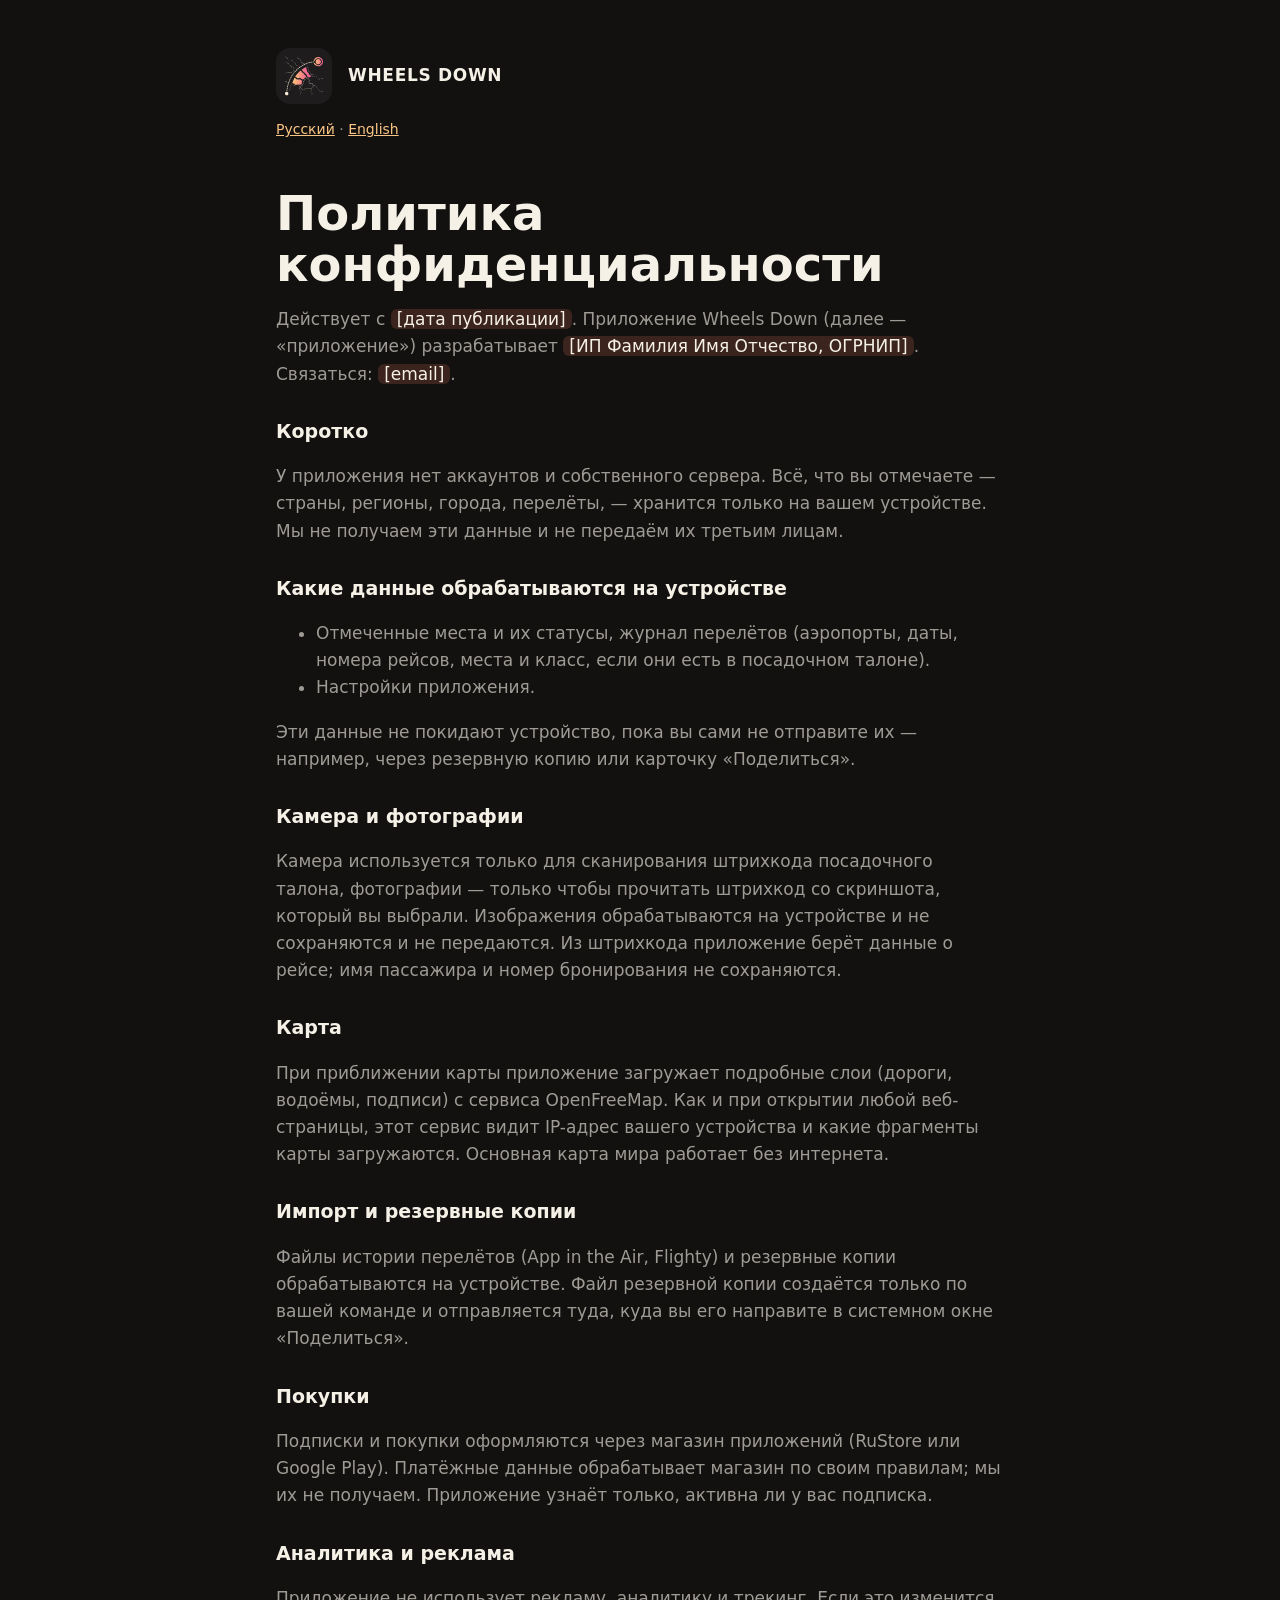
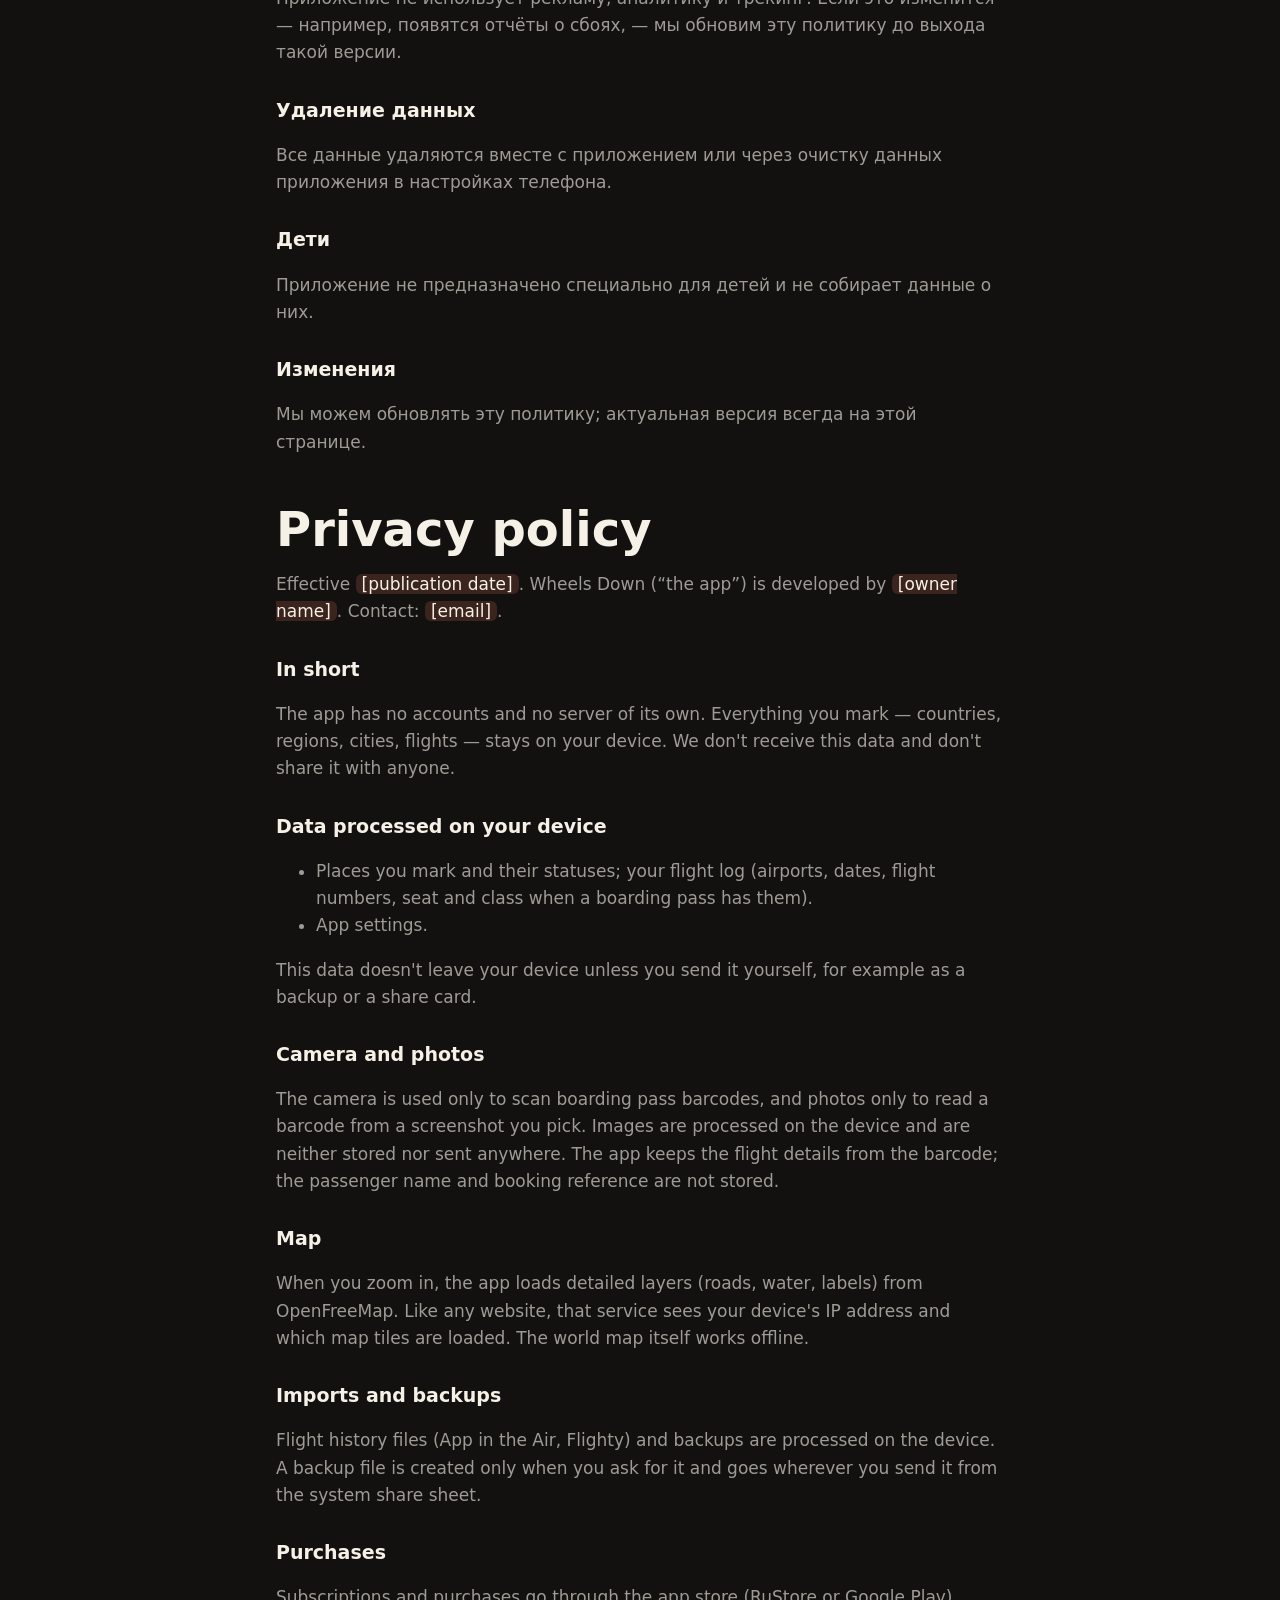
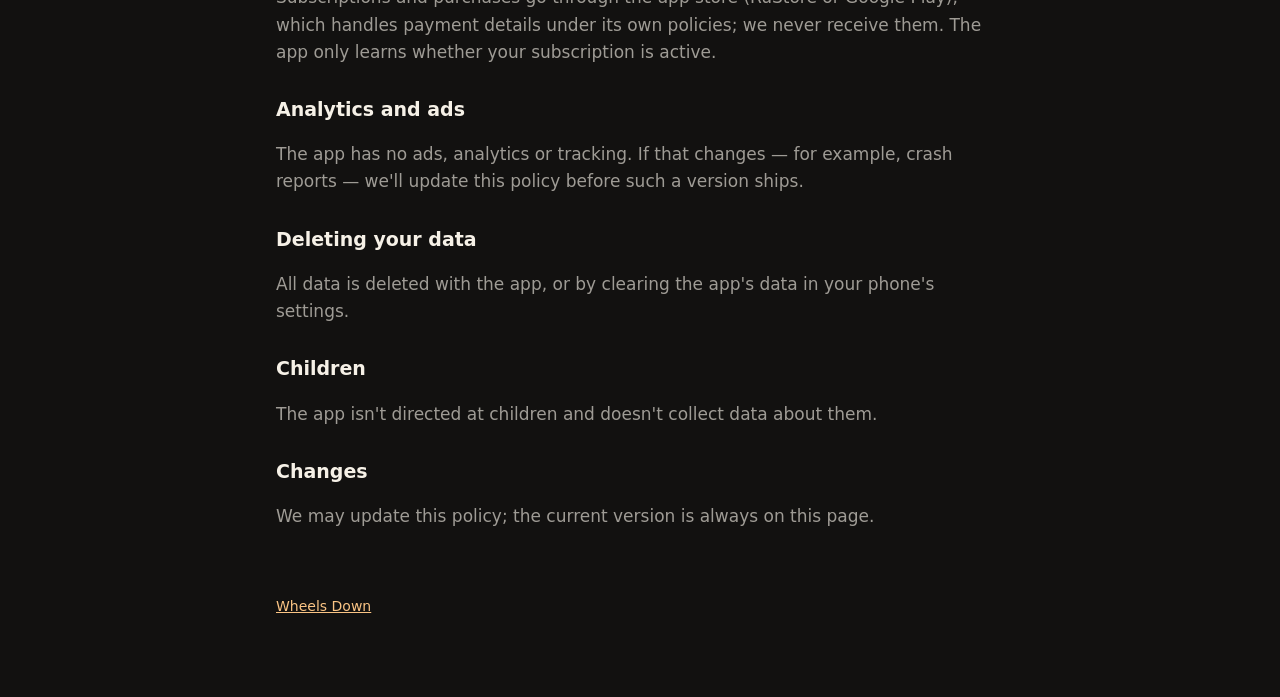
==== privacy.html @ e5b790d1 "Site: landing page and privacy policy; block SYSTEM_ALERT_WINDOW Static pages in site/ for the store" ====
<!doctype html>
<html lang="ru">
<head>
  <meta charset="utf-8" />
  <meta name="viewport" content="width=device-width, initial-scale=1" />
  <title>Политика конфиденциальности — Wheels Down</title>
  <link rel="icon" href="favicon.png" />
  <link rel="stylesheet" href="style.css" />
</head>
<body>
<main>
  <a class="brand" href="./"><img src="icon.svg" alt="" /><span>WHEELS DOWN</span></a>
  <p class="lang"><a href="#ru">Русский</a> · <a href="#en">English</a></p>

  <!-- Before publishing: replace the two highlighted placeholders (owner and contact email). -->

  <section id="ru">
    <h1>Политика конфиденциальности</h1>
    <p>Действует с <span class="todo">[дата публикации]</span>. Приложение Wheels Down (далее — «приложение») разрабатывает <span class="todo">[ИП Фамилия Имя Отчество, ОГРНИП]</span>. Связаться: <span class="todo">[email]</span>.</p>

    <h3>Коротко</h3>
    <p>У приложения нет аккаунтов и собственного сервера. Всё, что вы отмечаете — страны, регионы, города, перелёты, — хранится только на вашем устройстве. Мы не получаем эти данные и не передаём их третьим лицам.</p>

    <h3>Какие данные обрабатываются на устройстве</h3>
    <ul>
      <li>Отмеченные места и их статусы, журнал перелётов (аэропорты, даты, номера рейсов, места и класс, если они есть в посадочном талоне).</li>
      <li>Настройки приложения.</li>
    </ul>
    <p>Эти данные не покидают устройство, пока вы сами не отправите их — например, через резервную копию или карточку «Поделиться».</p>

    <h3>Камера и фотографии</h3>
    <p>Камера используется только для сканирования штрихкода посадочного талона, фотографии — только чтобы прочитать штрихкод со скриншота, который вы выбрали. Изображения обрабатываются на устройстве и не сохраняются и не передаются. Из штрихкода приложение берёт данные о рейсе; имя пассажира и номер бронирования не сохраняются.</p>

    <h3>Карта</h3>
    <p>При приближении карты приложение загружает подробные слои (дороги, водоёмы, подписи) с сервиса OpenFreeMap. Как и при открытии любой веб-страницы, этот сервис видит IP-адрес вашего устройства и какие фрагменты карты загружаются. Основная карта мира работает без интернета.</p>

    <h3>Импорт и резервные копии</h3>
    <p>Файлы истории перелётов (App in the Air, Flighty) и резервные копии обрабатываются на устройстве. Файл резервной копии создаётся только по вашей команде и отправляется туда, куда вы его направите в системном окне «Поделиться».</p>

    <h3>Покупки</h3>
    <p>Подписки и покупки оформляются через магазин приложений (RuStore или Google Play). Платёжные данные обрабатывает магазин по своим правилам; мы их не получаем. Приложение узнаёт только, активна ли у вас подписка.</p>

    <h3>Аналитика и реклама</h3>
    <p>Приложение не использует рекламу, аналитику и трекинг. Если это изменится — например, появятся отчёты о сбоях, — мы обновим эту политику до выхода такой версии.</p>

    <h3>Удаление данных</h3>
    <p>Все данные удаляются вместе с приложением или через очистку данных приложения в настройках телефона.</p>

    <h3>Дети</h3>
    <p>Приложение не предназначено специально для детей и не собирает данные о них.</p>

    <h3>Изменения</h3>
    <p>Мы можем обновлять эту политику; актуальная версия всегда на этой странице.</p>
  </section>

  <section id="en" lang="en">
    <h1>Privacy policy</h1>
    <p>Effective <span class="todo">[publication date]</span>. Wheels Down (“the app”) is developed by <span class="todo">[owner name]</span>. Contact: <span class="todo">[email]</span>.</p>

    <h3>In short</h3>
    <p>The app has no accounts and no server of its own. Everything you mark — countries, regions, cities, flights — stays on your device. We don't receive this data and don't share it with anyone.</p>

    <h3>Data processed on your device</h3>
    <ul>
      <li>Places you mark and their statuses; your flight log (airports, dates, flight numbers, seat and class when a boarding pass has them).</li>
      <li>App settings.</li>
    </ul>
    <p>This data doesn't leave your device unless you send it yourself, for example as a backup or a share card.</p>

    <h3>Camera and photos</h3>
    <p>The camera is used only to scan boarding pass barcodes, and photos only to read a barcode from a screenshot you pick. Images are processed on the device and are neither stored nor sent anywhere. The app keeps the flight details from the barcode; the passenger name and booking reference are not stored.</p>

    <h3>Map</h3>
    <p>When you zoom in, the app loads detailed layers (roads, water, labels) from OpenFreeMap. Like any website, that service sees your device's IP address and which map tiles are loaded. The world map itself works offline.</p>

    <h3>Imports and backups</h3>
    <p>Flight history files (App in the Air, Flighty) and backups are processed on the device. A backup file is created only when you ask for it and goes wherever you send it from the system share sheet.</p>

    <h3>Purchases</h3>
    <p>Subscriptions and purchases go through the app store (RuStore or Google Play), which handles payment details under its own policies; we never receive them. The app only learns whether your subscription is active.</p>

    <h3>Analytics and ads</h3>
    <p>The app has no ads, analytics or tracking. If that changes — for example, crash reports — we'll update this policy before such a version ships.</p>

    <h3>Deleting your data</h3>
    <p>All data is deleted with the app, or by clearing the app's data in your phone's settings.</p>

    <h3>Children</h3>
    <p>The app isn't directed at children and doesn't collect data about them.</p>

    <h3>Changes</h3>
    <p>We may update this policy; the current version is always on this page.</p>
  </section>

  <footer><a href="./">Wheels Down</a></footer>
</main>
</body>
</html>
---- style.css ----
:root {
  --ink: #121110;
  --panel: #1e1c1d;
  --cream: #f6f1e7;
  --muted: rgba(246, 241, 231, 0.62);
  --coral: #f2795a;
  --peach: #fac484;
  --pink: #ce6693;
}
* { box-sizing: border-box; }
body {
  margin: 0;
  background: var(--ink);
  color: var(--cream);
  font: 17px/1.6 Inter, system-ui, -apple-system, 'Segoe UI', Roboto, sans-serif;
}
main { max-width: 760px; margin: 0 auto; padding: 48px 16px 80px; }
a { color: var(--peach); }
.brand { display: flex; align-items: center; gap: 16px; text-decoration: none; color: var(--cream); }
.brand img { width: 56px; height: 56px; border-radius: 14px; }
.brand span { font-weight: 800; letter-spacing: 0.04em; }
h1 { font-size: clamp(32px, 8vw, 64px); line-height: 1.05; margin: 48px 0 16px; overflow-wrap: break-word; hyphens: auto; }
h1 em { font-style: normal; background: linear-gradient(90deg, var(--peach), var(--coral), var(--pink)); -webkit-background-clip: text; background-clip: text; color: transparent; }
section h1 { font-size: clamp(28px, 7vw, 48px); }
h2 { font-size: 26px; margin: 48px 0 8px; }
h3 { font-size: 19px; margin: 28px 0 4px; }
p, li { color: var(--muted); }
.lead { font-size: 20px; color: var(--cream); }
.cards { display: grid; grid-template-columns: repeat(2, 1fr); gap: 12px; margin: 32px 0; }
.card { background: var(--panel); border-radius: 18px; padding: 18px; }
.card b { display: block; color: var(--cream); margin-bottom: 4px; }
.card p { margin: 0; font-size: 15px; }
.soon { display: inline-block; margin-top: 8px; padding: 10px 18px; border-radius: 999px; background: var(--coral); color: var(--ink); font-weight: 700; }
footer { margin-top: 64px; font-size: 14px; color: var(--muted); }
.lang { color: var(--muted); font-size: 14px; }
.todo { background: rgba(242, 121, 90, 0.18); color: var(--cream); padding: 0 6px; border-radius: 6px; }
@media (max-width: 560px) { .cards { grid-template-columns: 1fr; } }
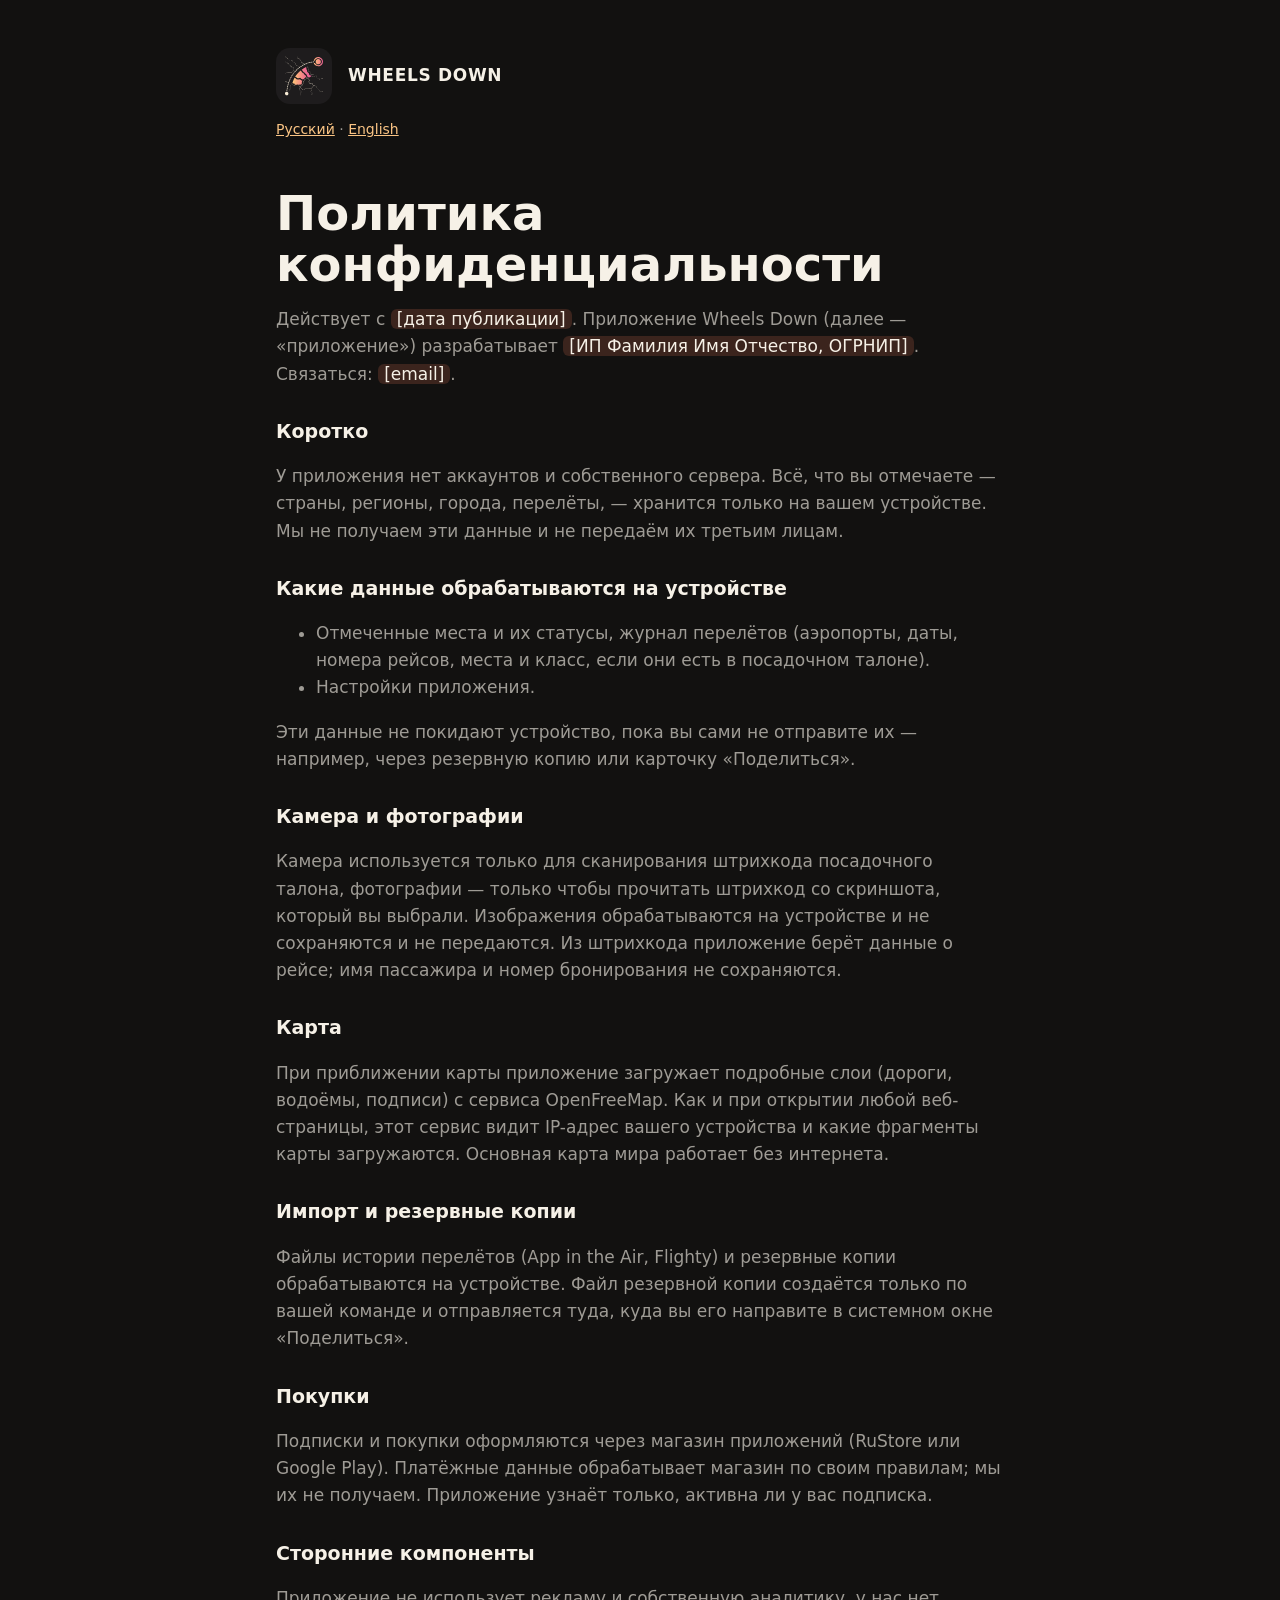
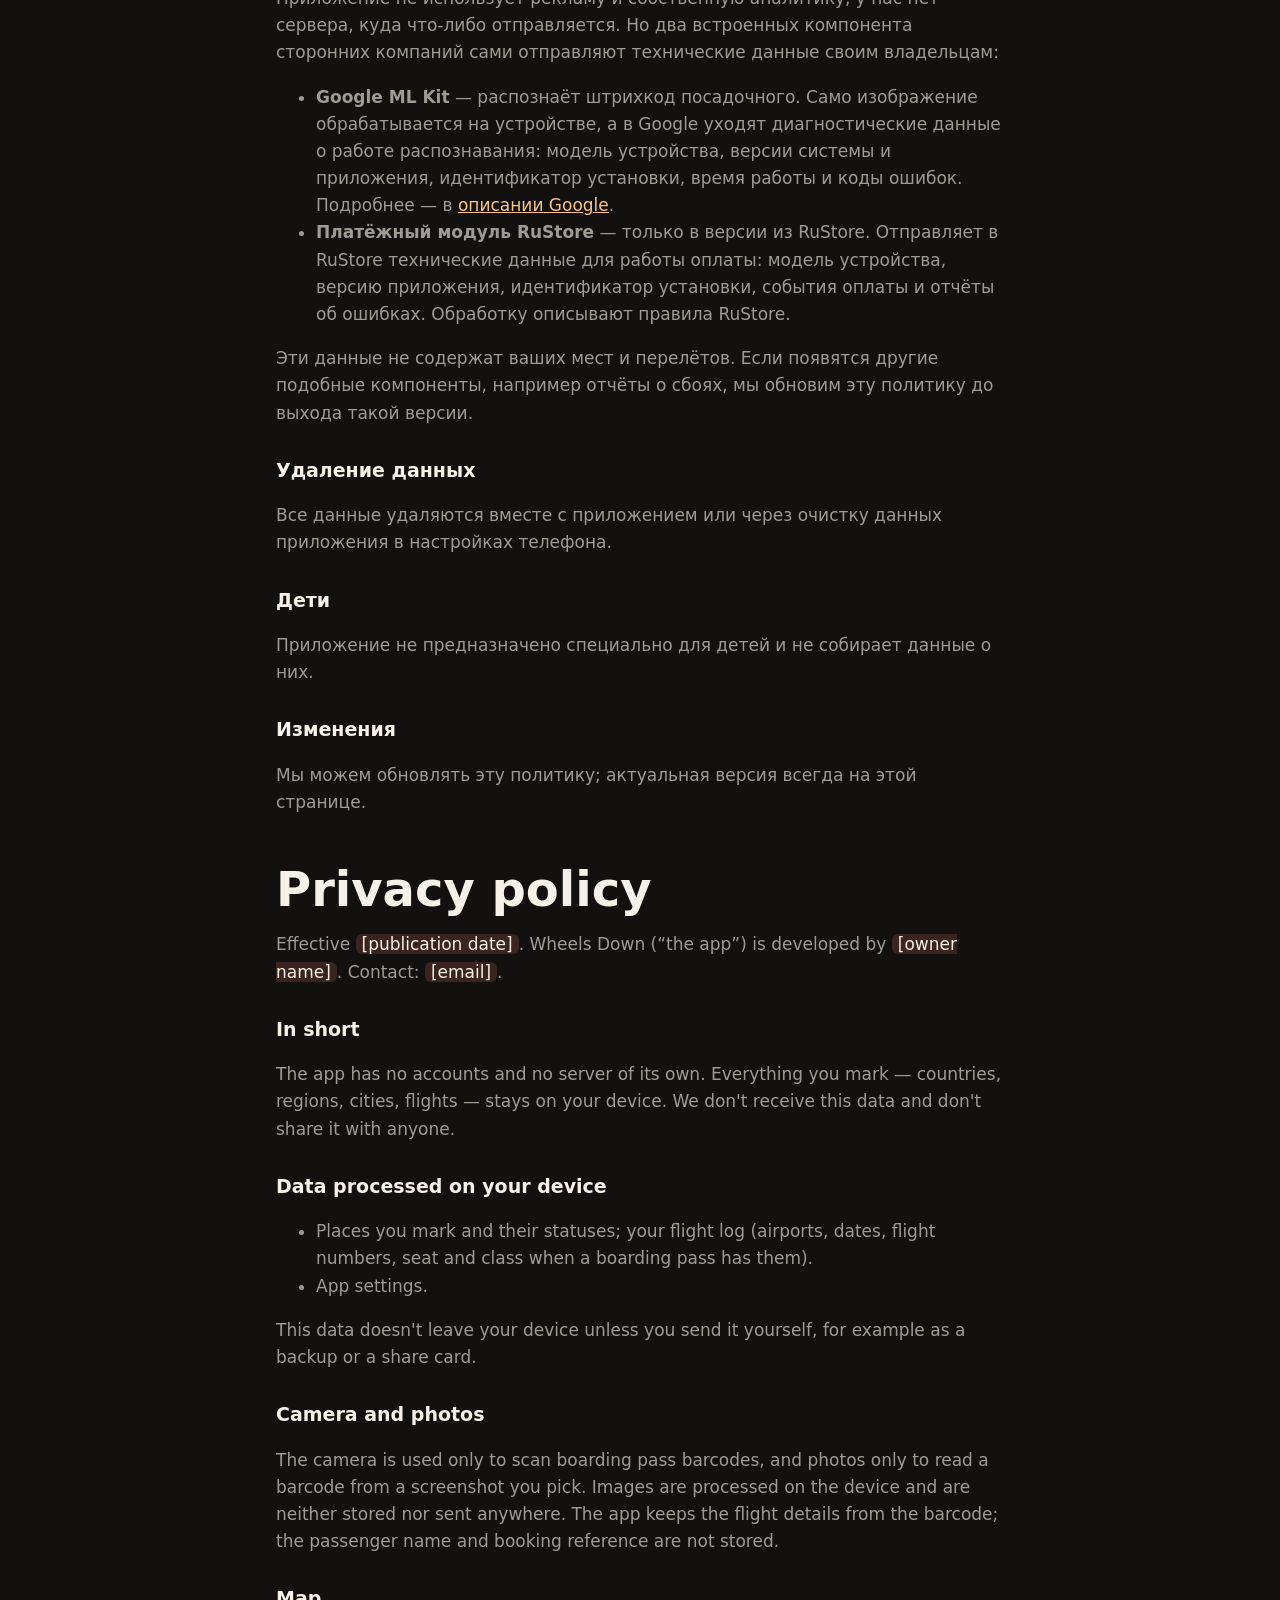
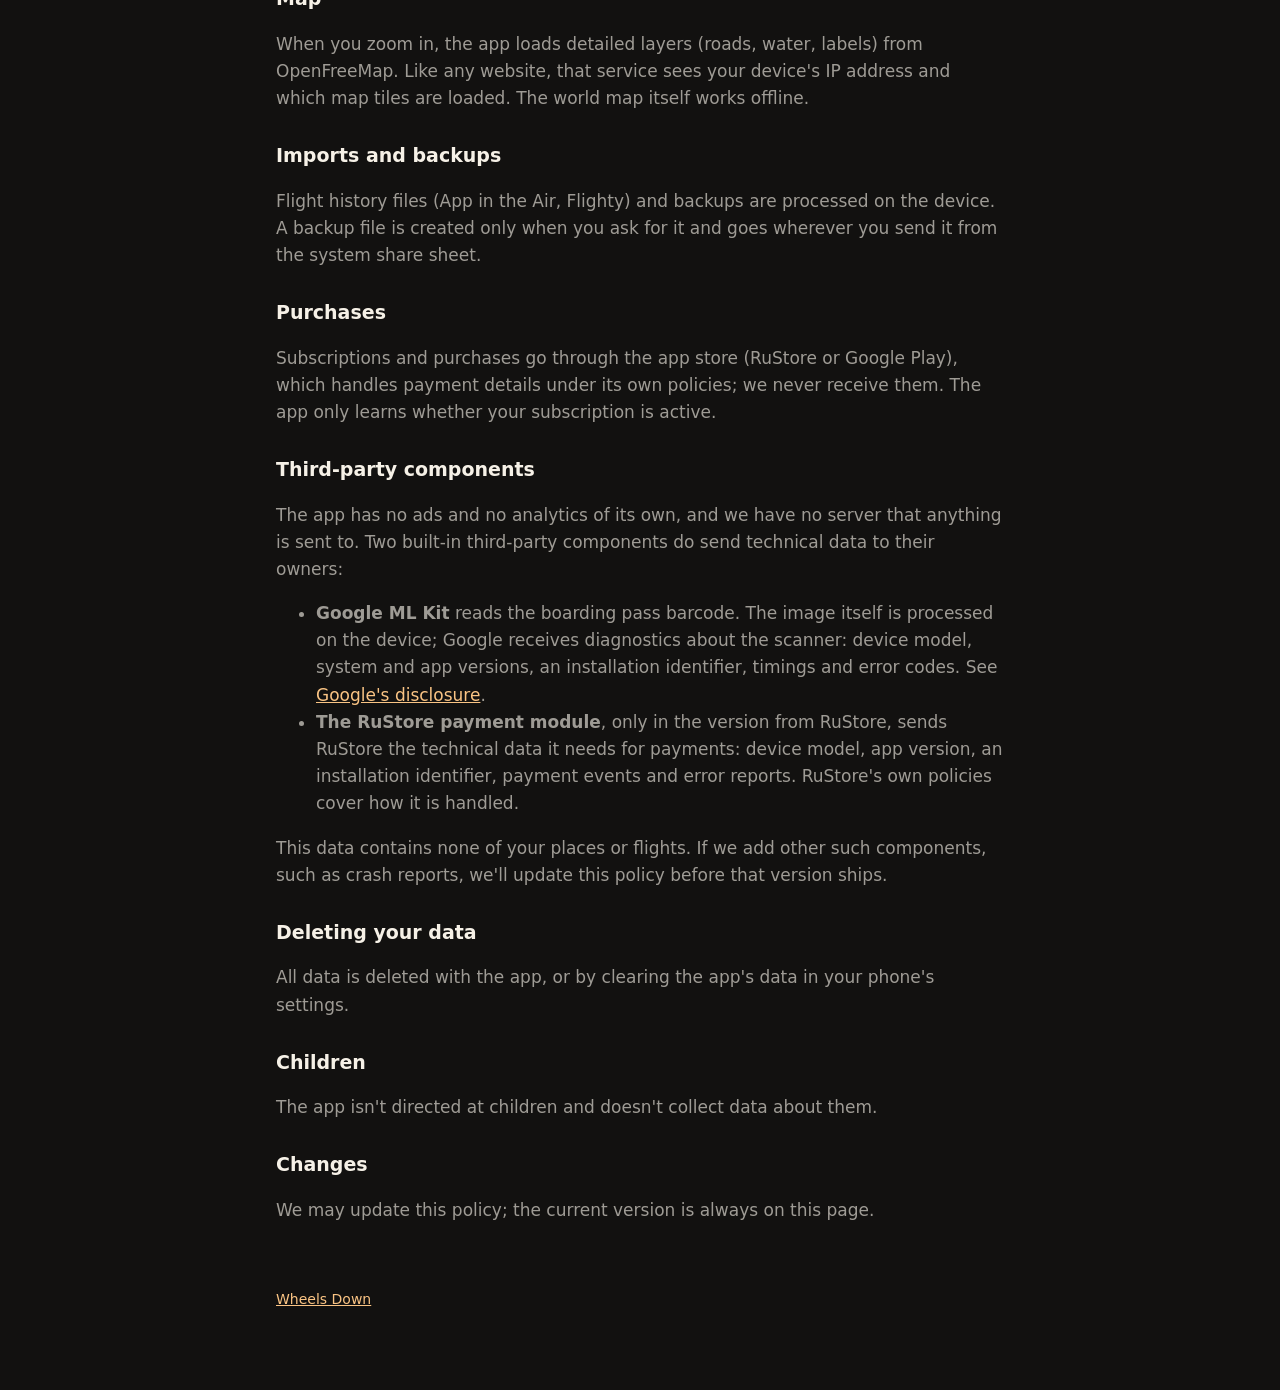
==== commit aa4c9aa7: "Map dots for microstates; data safety draft; honest privacy policy - Tappable dots for 64 microstate" ====
--- a/privacy.html
+++ b/privacy.html
@@ -40,8 +40,13 @@
     <h3>Покупки</h3>
     <p>Подписки и покупки оформляются через магазин приложений (RuStore или Google Play). Платёжные данные обрабатывает магазин по своим правилам; мы их не получаем. Приложение узнаёт только, активна ли у вас подписка.</p>
 
-    <h3>Аналитика и реклама</h3>
-    <p>Приложение не использует рекламу, аналитику и трекинг. Если это изменится — например, появятся отчёты о сбоях, — мы обновим эту политику до выхода такой версии.</p>
+    <h3>Сторонние компоненты</h3>
+    <p>Приложение не использует рекламу и собственную аналитику, у нас нет сервера, куда что-либо отправляется. Но два встроенных компонента сторонних компаний сами отправляют технические данные своим владельцам:</p>
+    <ul>
+      <li><b>Google ML Kit</b> — распознаёт штрихкод посадочного. Само изображение обрабатывается на устройстве, а в Google уходят диагностические данные о работе распознавания: модель устройства, версии системы и приложения, идентификатор установки, время работы и коды ошибок. Подробнее — в <a href="https://developers.google.com/ml-kit/android-data-disclosure">описании Google</a>.</li>
+      <li><b>Платёжный модуль RuStore</b> — только в версии из RuStore. Отправляет в RuStore технические данные для работы оплаты: модель устройства, версию приложения, идентификатор установки, события оплаты и отчёты об ошибках. Обработку описывают правила RuStore.</li>
+    </ul>
+    <p>Эти данные не содержат ваших мест и перелётов. Если появятся другие подобные компоненты, например отчёты о сбоях, мы обновим эту политику до выхода такой версии.</p>
 
     <h3>Удаление данных</h3>
     <p>Все данные удаляются вместе с приложением или через очистку данных приложения в настройках телефона.</p>
@@ -79,8 +84,13 @@
     <h3>Purchases</h3>
     <p>Subscriptions and purchases go through the app store (RuStore or Google Play), which handles payment details under its own policies; we never receive them. The app only learns whether your subscription is active.</p>
 
-    <h3>Analytics and ads</h3>
-    <p>The app has no ads, analytics or tracking. If that changes — for example, crash reports — we'll update this policy before such a version ships.</p>
+    <h3>Third-party components</h3>
+    <p>The app has no ads and no analytics of its own, and we have no server that anything is sent to. Two built-in third-party components do send technical data to their owners:</p>
+    <ul>
+      <li><b>Google ML Kit</b> reads the boarding pass barcode. The image itself is processed on the device; Google receives diagnostics about the scanner: device model, system and app versions, an installation identifier, timings and error codes. See <a href="https://developers.google.com/ml-kit/android-data-disclosure">Google's disclosure</a>.</li>
+      <li><b>The RuStore payment module</b>, only in the version from RuStore, sends RuStore the technical data it needs for payments: device model, app version, an installation identifier, payment events and error reports. RuStore's own policies cover how it is handled.</li>
+    </ul>
+    <p>This data contains none of your places or flights. If we add other such components, such as crash reports, we'll update this policy before that version ships.</p>
 
     <h3>Deleting your data</h3>
     <p>All data is deleted with the app, or by clearing the app's data in your phone's settings.</p>
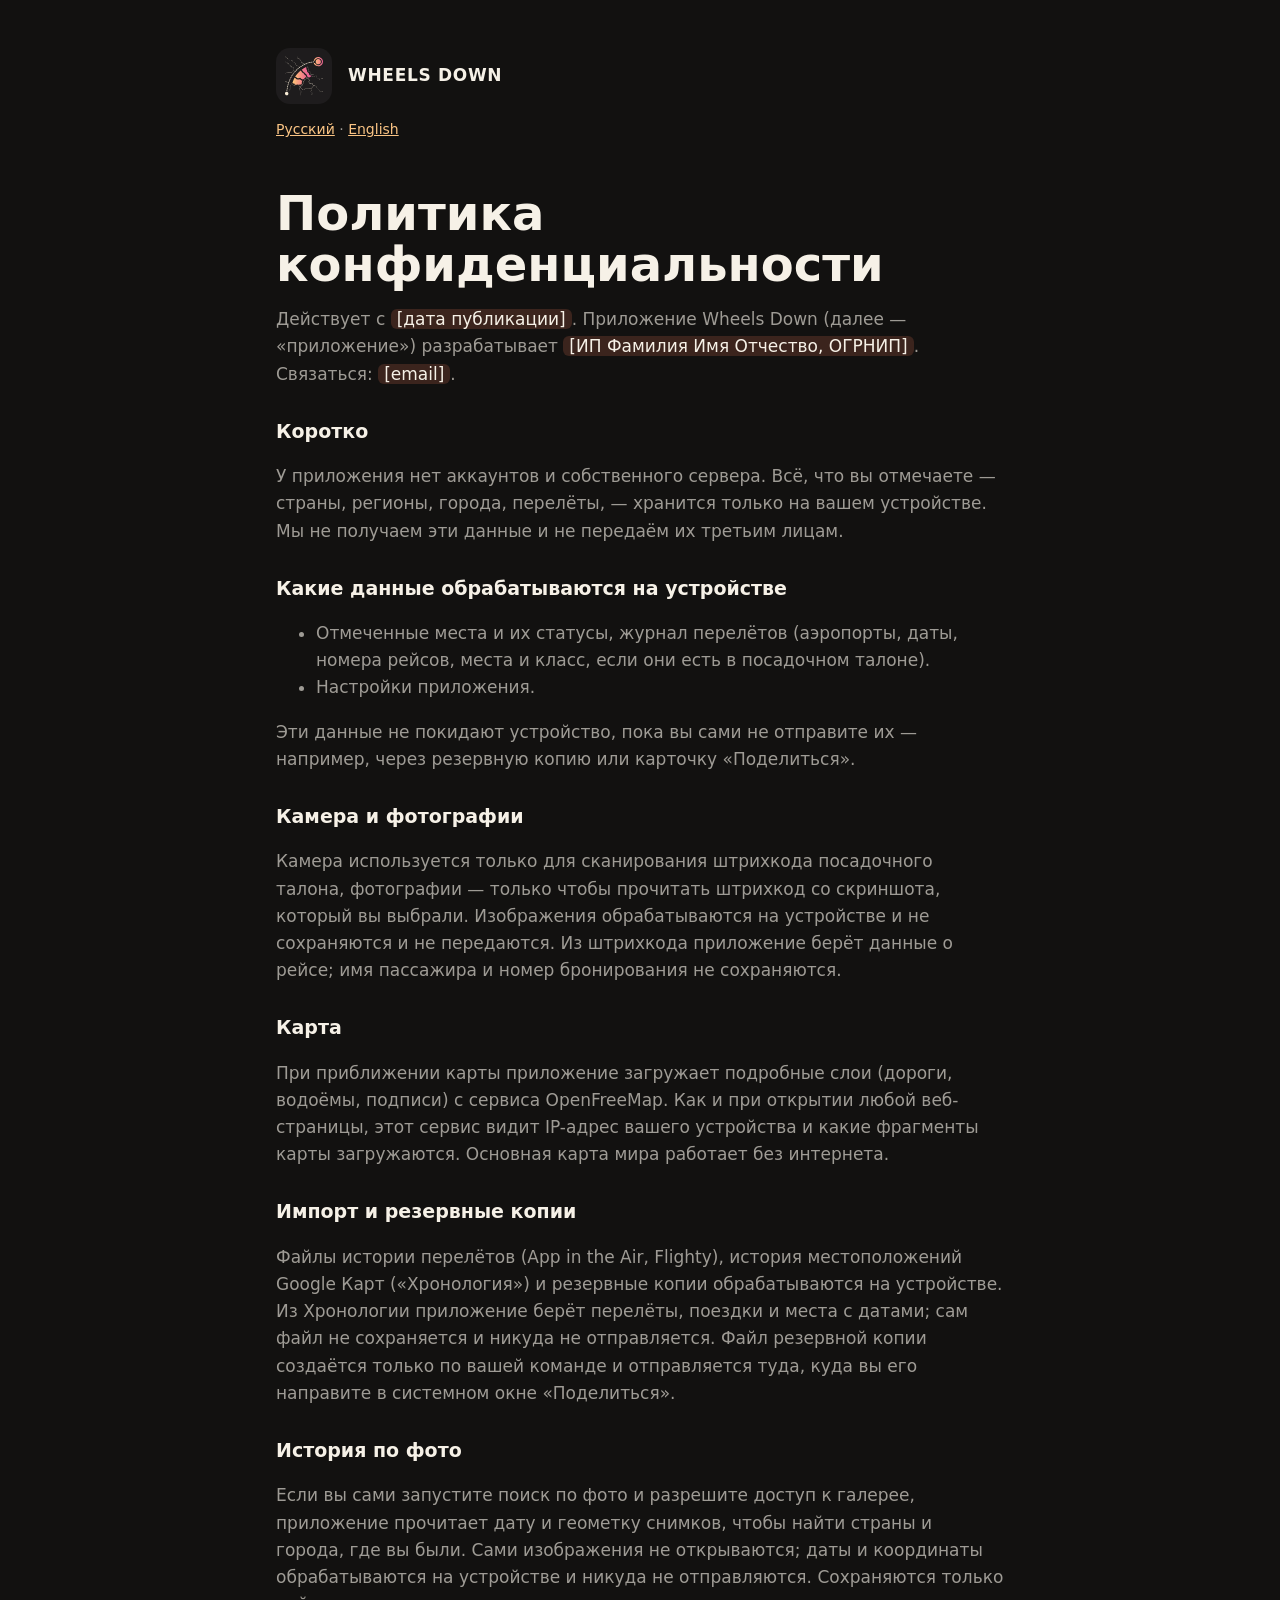
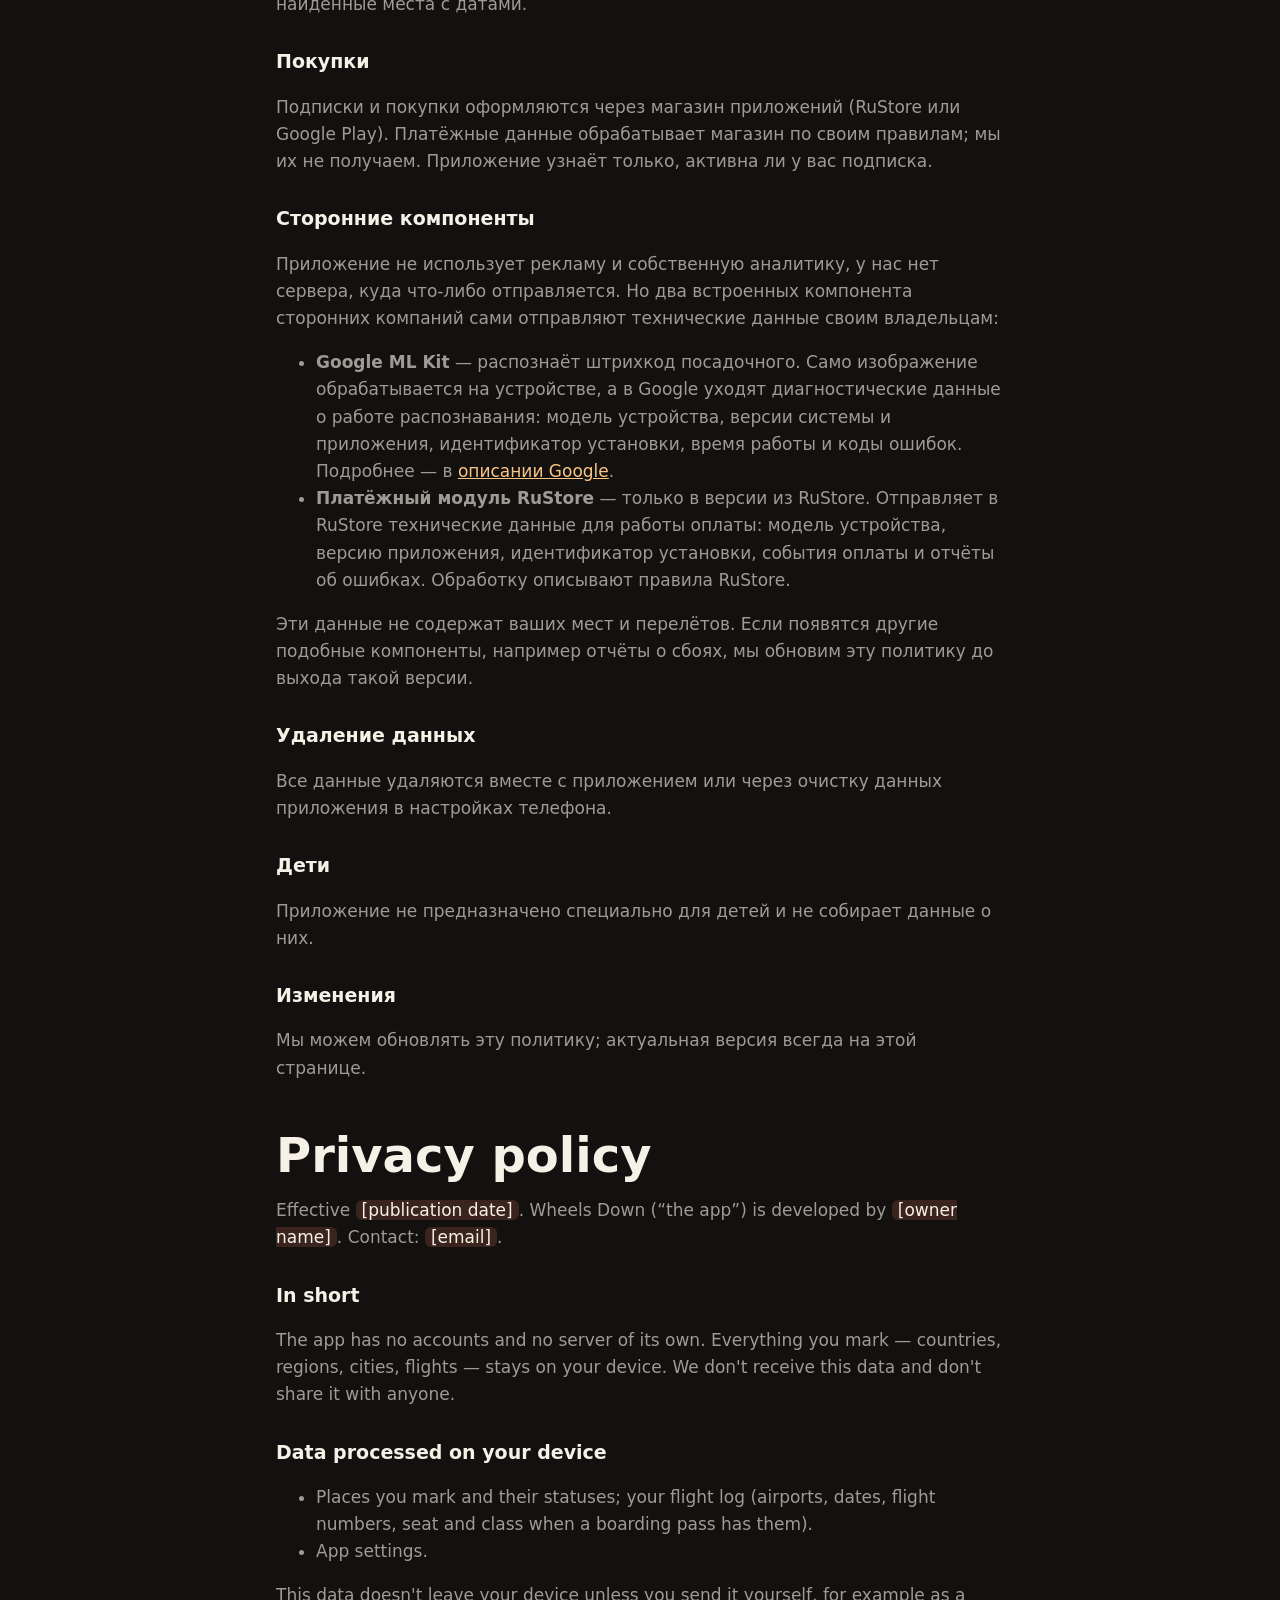
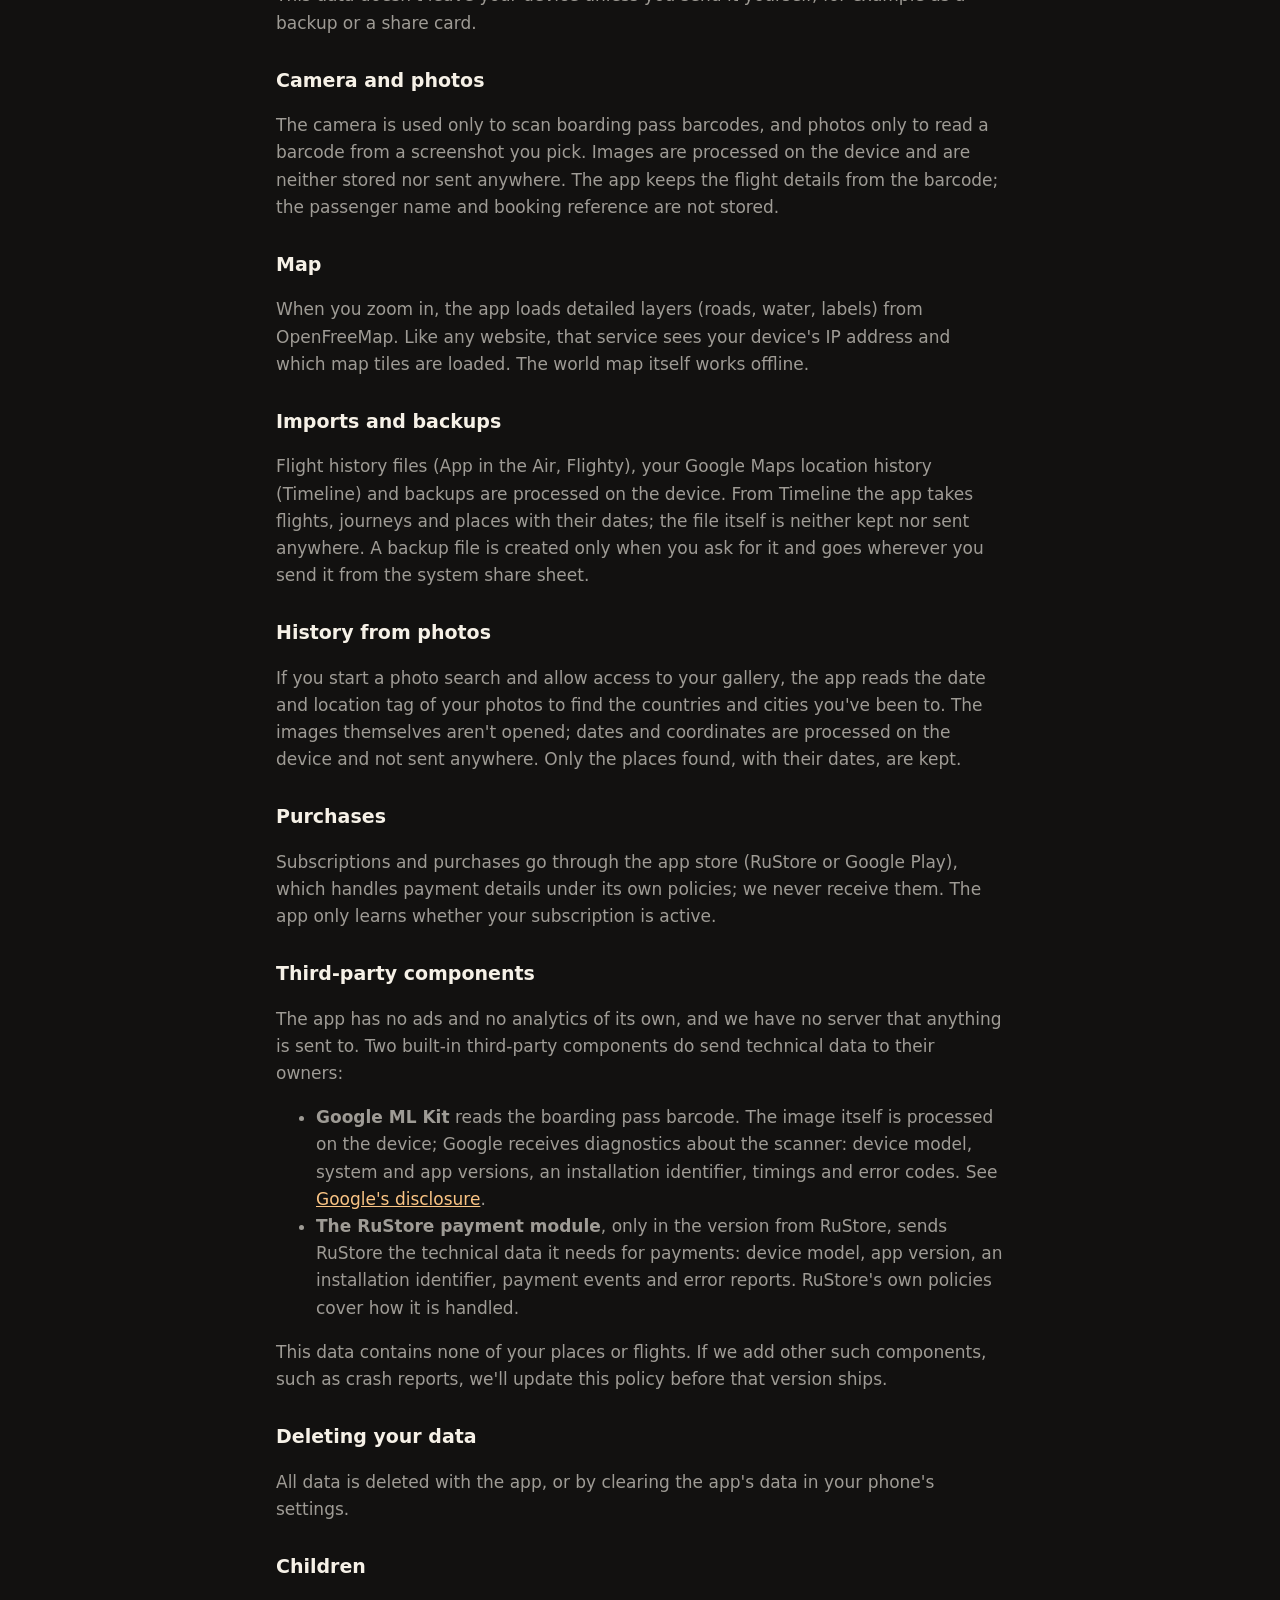
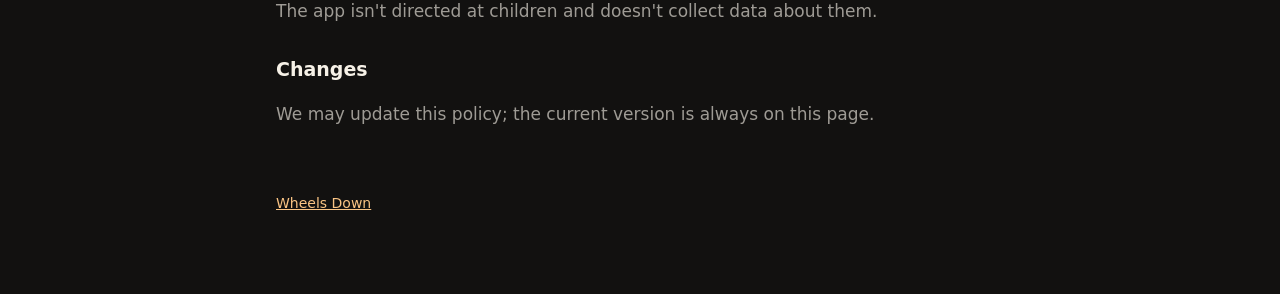
==== commit 2704516f: "History from photos Finds the countries, regions and cities you've been to from where and when your " ====
--- a/privacy.html
+++ b/privacy.html
@@ -35,7 +35,10 @@
     <p>При приближении карты приложение загружает подробные слои (дороги, водоёмы, подписи) с сервиса OpenFreeMap. Как и при открытии любой веб-страницы, этот сервис видит IP-адрес вашего устройства и какие фрагменты карты загружаются. Основная карта мира работает без интернета.</p>
 
     <h3>Импорт и резервные копии</h3>
-    <p>Файлы истории перелётов (App in the Air, Flighty) и резервные копии обрабатываются на устройстве. Файл резервной копии создаётся только по вашей команде и отправляется туда, куда вы его направите в системном окне «Поделиться».</p>
+    <p>Файлы истории перелётов (App in the Air, Flighty), история местоположений Google Карт («Хронология») и резервные копии обрабатываются на устройстве. Из Хронологии приложение берёт перелёты, поездки и места с датами; сам файл не сохраняется и никуда не отправляется. Файл резервной копии создаётся только по вашей команде и отправляется туда, куда вы его направите в системном окне «Поделиться».</p>
+
+    <h3>История по фото</h3>
+    <p>Если вы сами запустите поиск по фото и разрешите доступ к галерее, приложение прочитает дату и геометку снимков, чтобы найти страны и города, где вы были. Сами изображения не открываются; даты и координаты обрабатываются на устройстве и никуда не отправляются. Сохраняются только найденные места с датами.</p>
 
     <h3>Покупки</h3>
     <p>Подписки и покупки оформляются через магазин приложений (RuStore или Google Play). Платёжные данные обрабатывает магазин по своим правилам; мы их не получаем. Приложение узнаёт только, активна ли у вас подписка.</p>
@@ -79,7 +82,10 @@
     <p>When you zoom in, the app loads detailed layers (roads, water, labels) from OpenFreeMap. Like any website, that service sees your device's IP address and which map tiles are loaded. The world map itself works offline.</p>
 
     <h3>Imports and backups</h3>
-    <p>Flight history files (App in the Air, Flighty) and backups are processed on the device. A backup file is created only when you ask for it and goes wherever you send it from the system share sheet.</p>
+    <p>Flight history files (App in the Air, Flighty), your Google Maps location history (Timeline) and backups are processed on the device. From Timeline the app takes flights, journeys and places with their dates; the file itself is neither kept nor sent anywhere. A backup file is created only when you ask for it and goes wherever you send it from the system share sheet.</p>
+
+    <h3>History from photos</h3>
+    <p>If you start a photo search and allow access to your gallery, the app reads the date and location tag of your photos to find the countries and cities you've been to. The images themselves aren't opened; dates and coordinates are processed on the device and not sent anywhere. Only the places found, with their dates, are kept.</p>
 
     <h3>Purchases</h3>
     <p>Subscriptions and purchases go through the app store (RuStore or Google Play), which handles payment details under its own policies; we never receive them. The app only learns whether your subscription is active.</p>
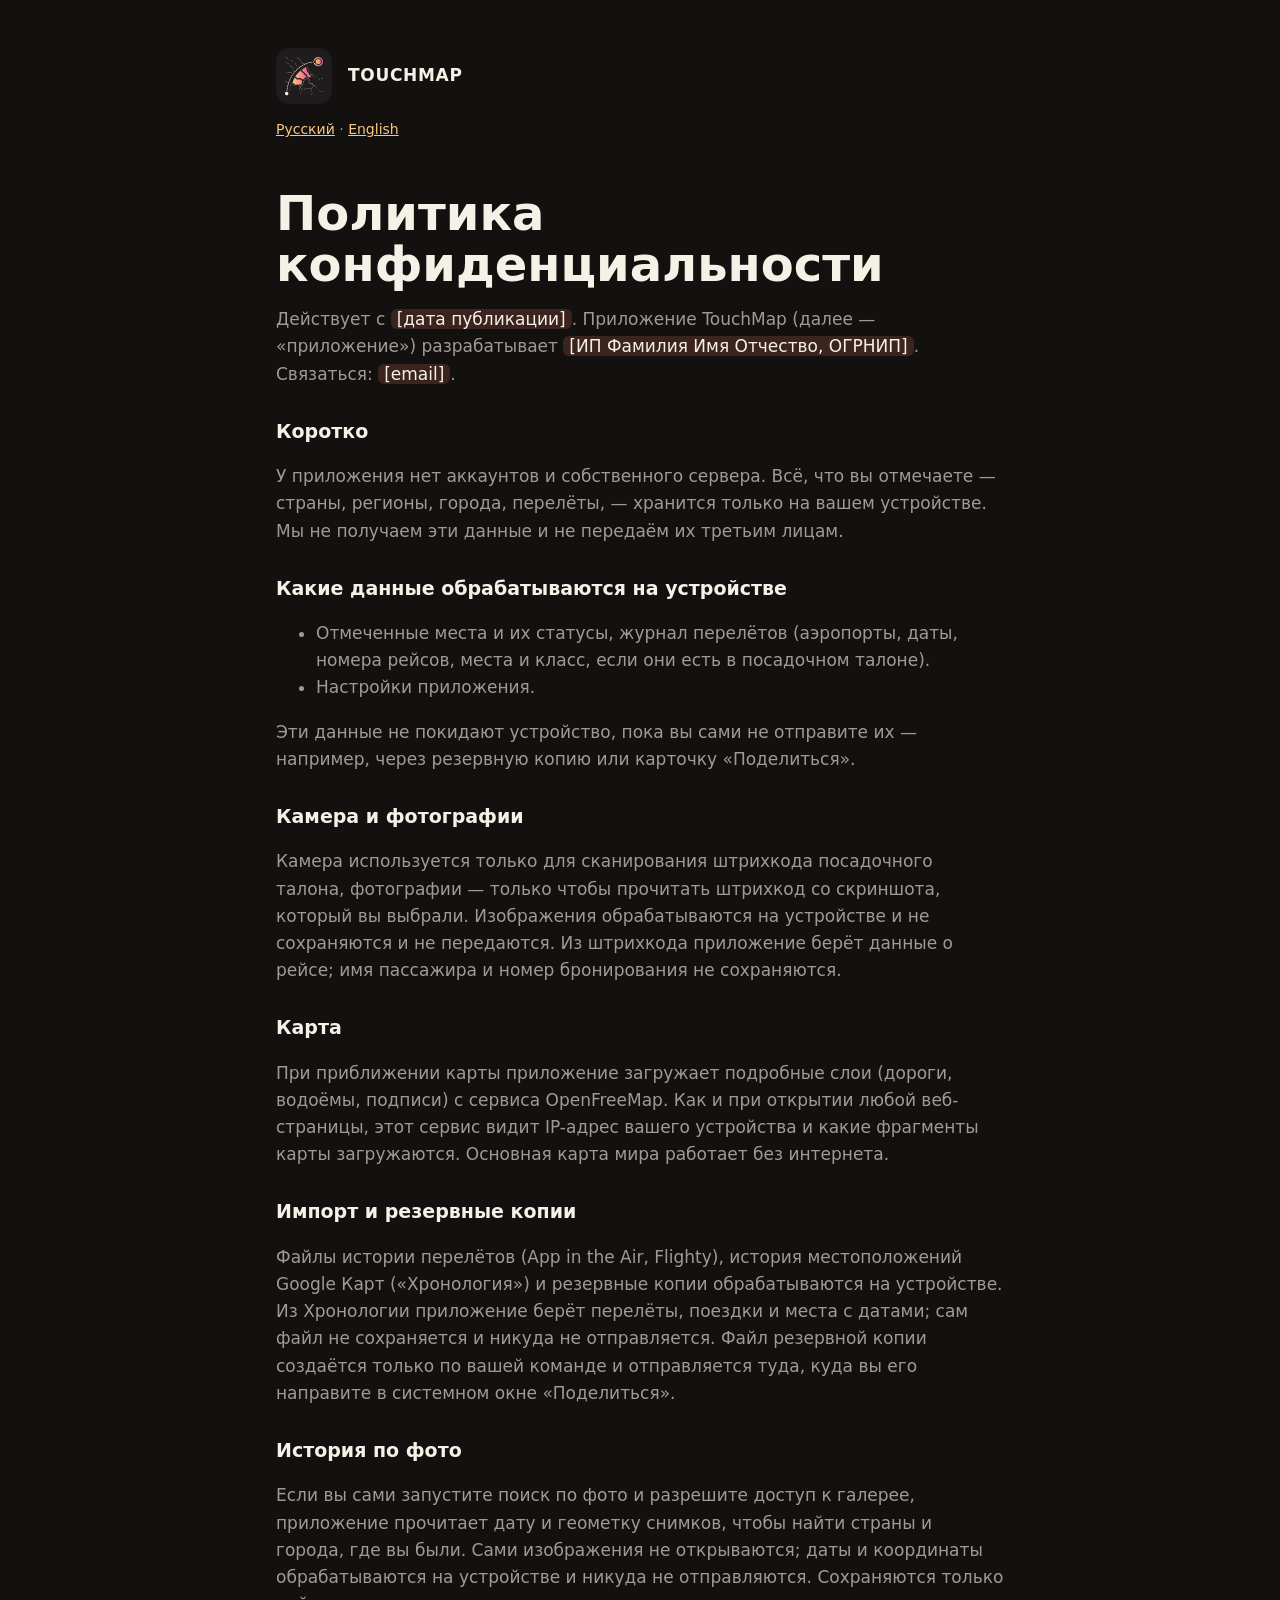
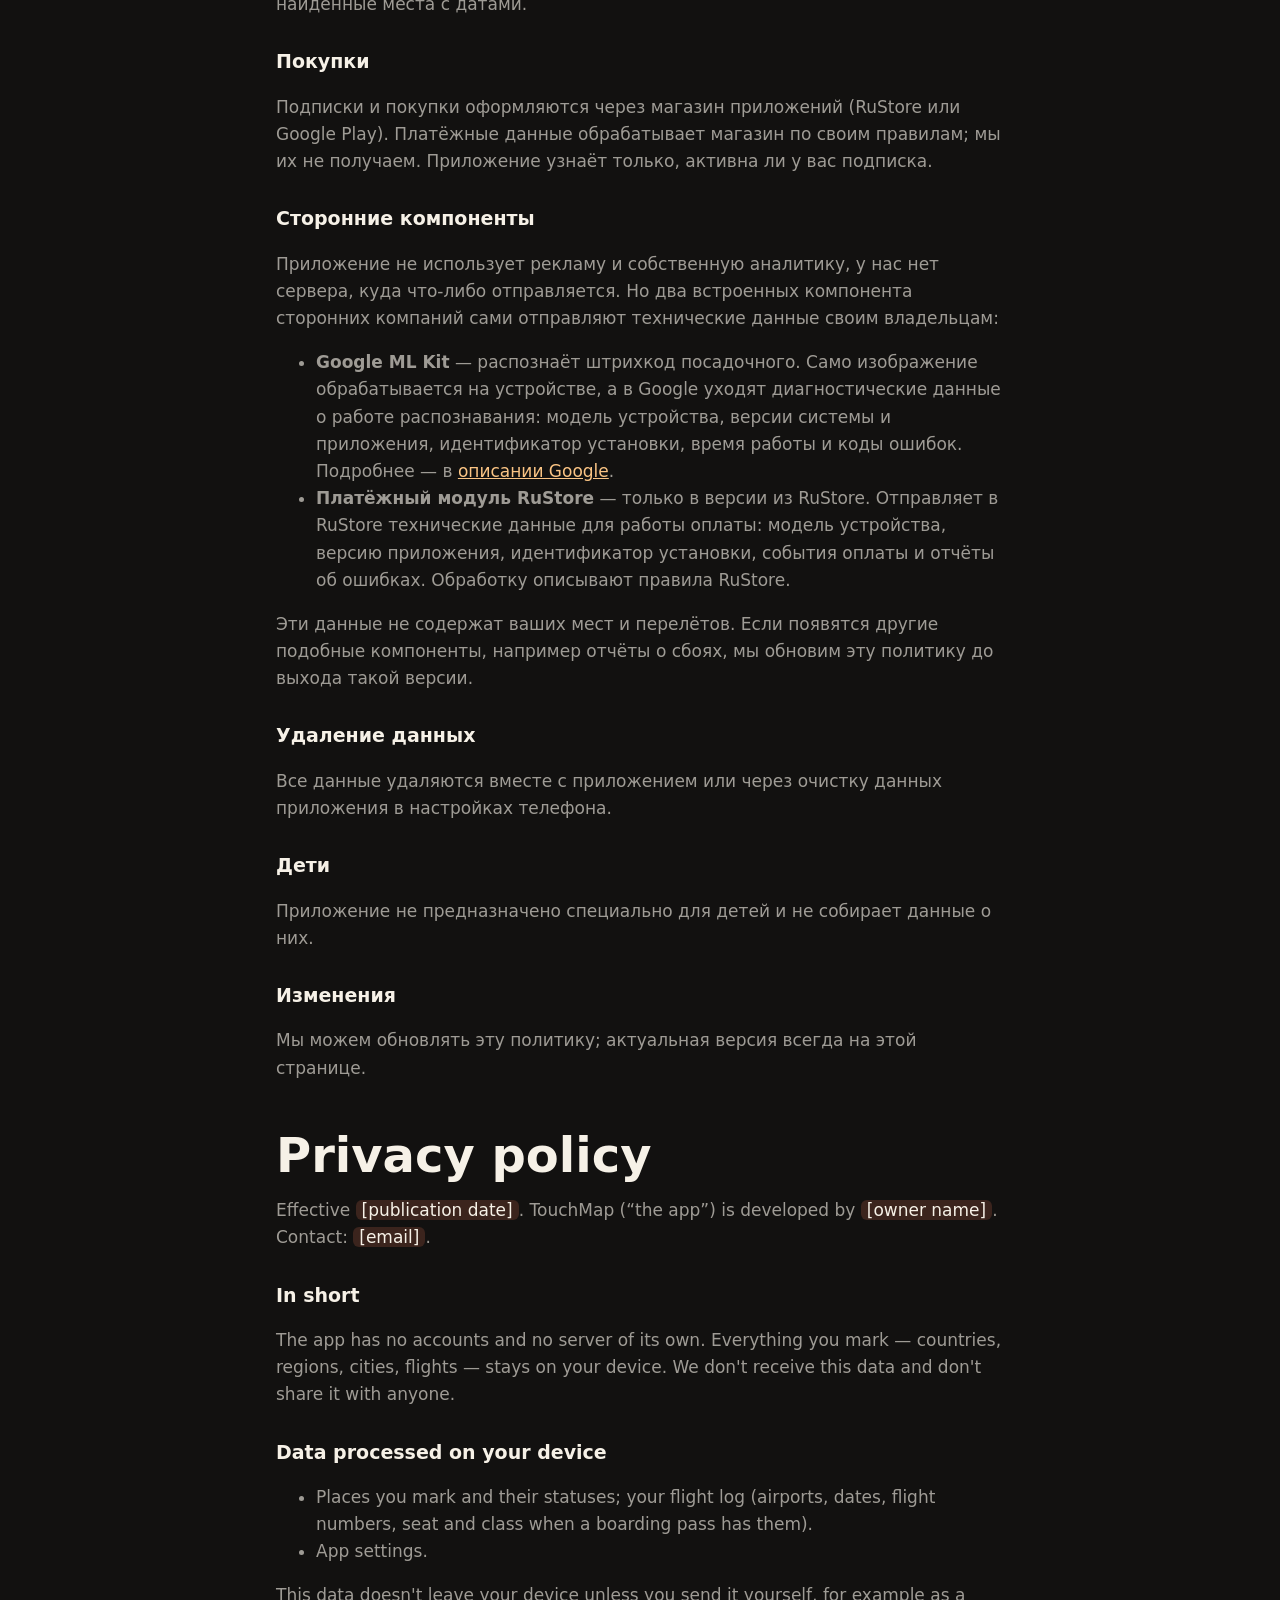
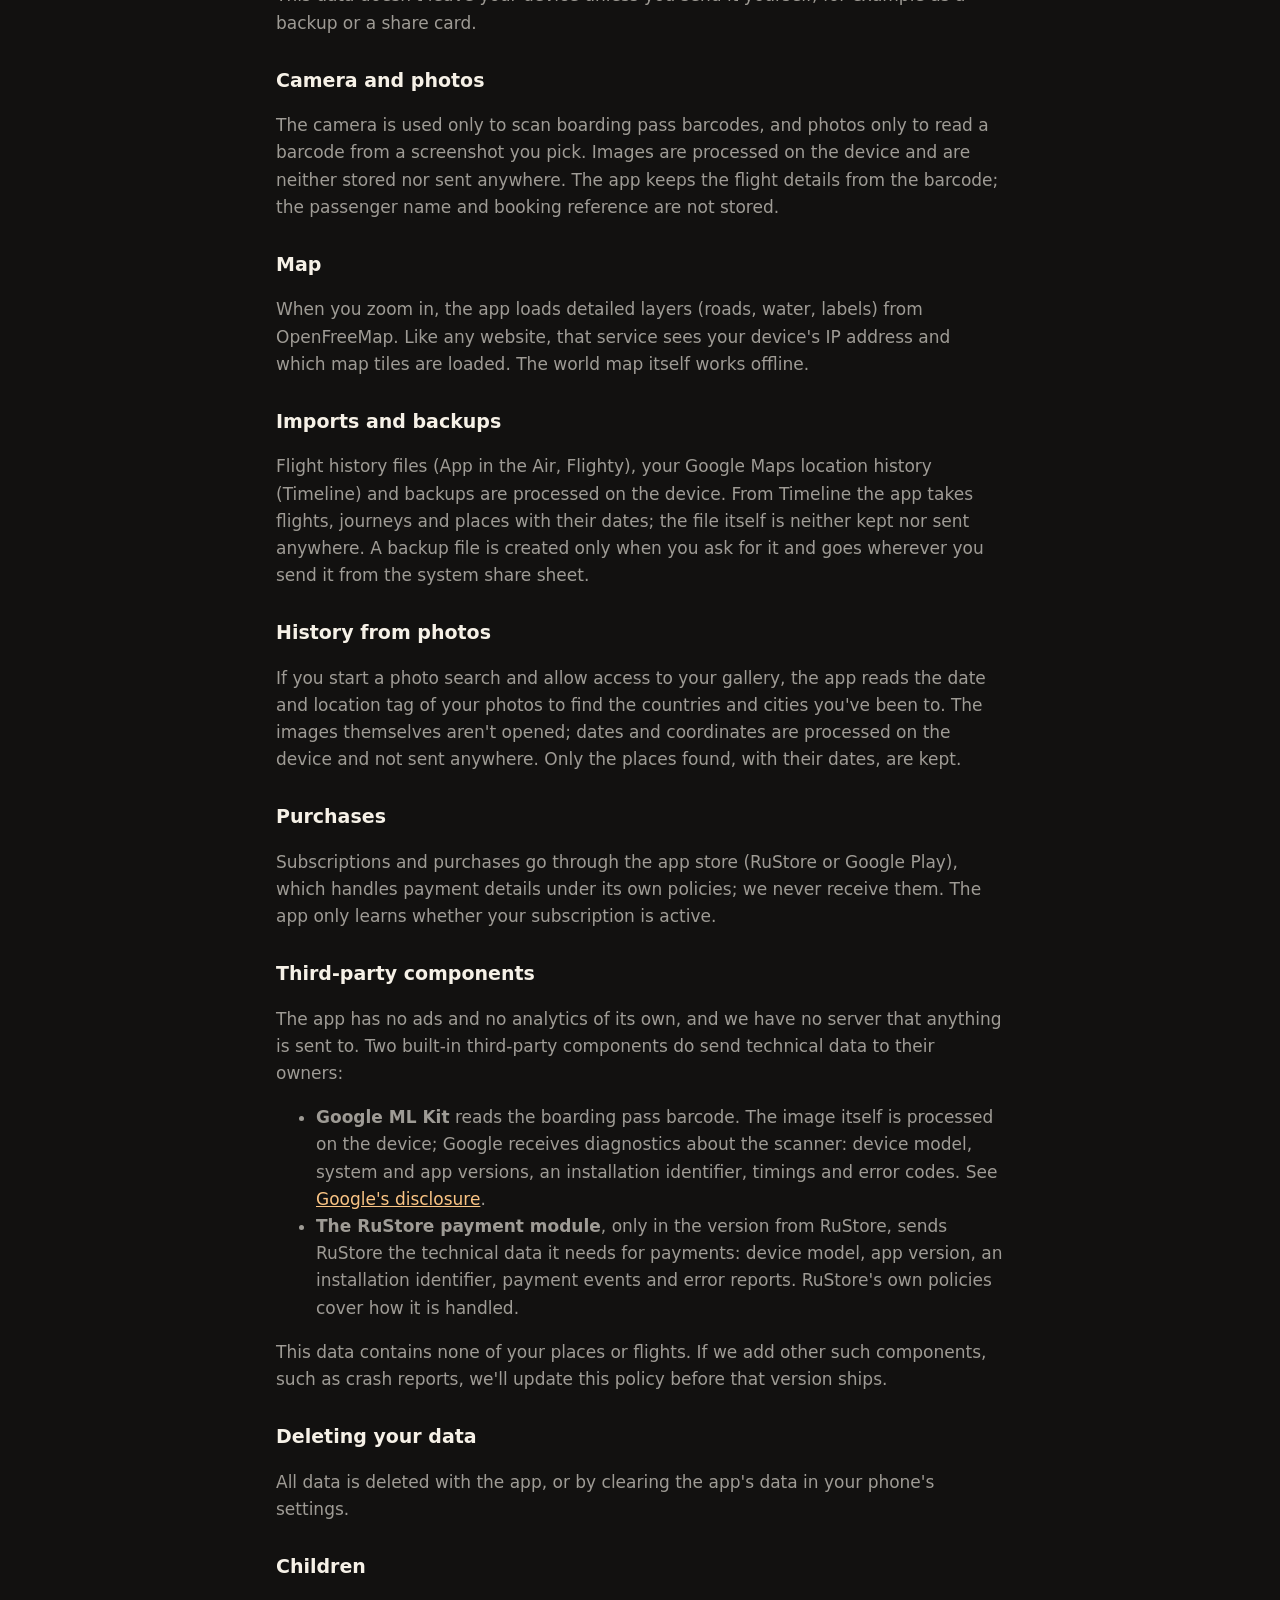
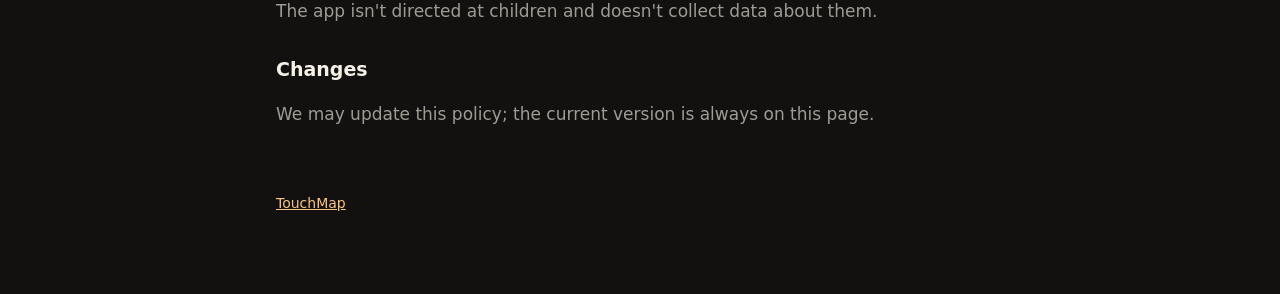
==== commit 03e01e10: "Site: TouchMap Co-Authored-By: Claude Opus 5.5 <noreply@anthropic.com>" ====
--- a/privacy.html
+++ b/privacy.html
@@ -3,20 +3,20 @@
 <head>
   <meta charset="utf-8" />
   <meta name="viewport" content="width=device-width, initial-scale=1" />
-  <title>Политика конфиденциальности — Wheels Down</title>
+  <title>Политика конфиденциальности — TouchMap</title>
   <link rel="icon" href="favicon.png" />
   <link rel="stylesheet" href="style.css" />
 </head>
 <body>
 <main>
-  <a class="brand" href="./"><img src="icon.svg" alt="" /><span>WHEELS DOWN</span></a>
+  <a class="brand" href="./"><img src="icon.svg" alt="" /><span>TOUCHMAP</span></a>
   <p class="lang"><a href="#ru">Русский</a> · <a href="#en">English</a></p>
 
   <!-- Before publishing: replace the two highlighted placeholders (owner and contact email). -->
 
   <section id="ru">
     <h1>Политика конфиденциальности</h1>
-    <p>Действует с <span class="todo">[дата публикации]</span>. Приложение Wheels Down (далее — «приложение») разрабатывает <span class="todo">[ИП Фамилия Имя Отчество, ОГРНИП]</span>. Связаться: <span class="todo">[email]</span>.</p>
+    <p>Действует с <span class="todo">[дата публикации]</span>. Приложение TouchMap (далее — «приложение») разрабатывает <span class="todo">[ИП Фамилия Имя Отчество, ОГРНИП]</span>. Связаться: <span class="todo">[email]</span>.</p>
 
     <h3>Коротко</h3>
     <p>У приложения нет аккаунтов и собственного сервера. Всё, что вы отмечаете — страны, регионы, города, перелёты, — хранится только на вашем устройстве. Мы не получаем эти данные и не передаём их третьим лицам.</p>
@@ -63,7 +63,7 @@
 
   <section id="en" lang="en">
     <h1>Privacy policy</h1>
-    <p>Effective <span class="todo">[publication date]</span>. Wheels Down (“the app”) is developed by <span class="todo">[owner name]</span>. Contact: <span class="todo">[email]</span>.</p>
+    <p>Effective <span class="todo">[publication date]</span>. TouchMap (“the app”) is developed by <span class="todo">[owner name]</span>. Contact: <span class="todo">[email]</span>.</p>
 
     <h3>In short</h3>
     <p>The app has no accounts and no server of its own. Everything you mark — countries, regions, cities, flights — stays on your device. We don't receive this data and don't share it with anyone.</p>
@@ -108,7 +108,7 @@
     <p>We may update this policy; the current version is always on this page.</p>
   </section>
 
-  <footer><a href="./">Wheels Down</a></footer>
+  <footer><a href="./">TouchMap</a></footer>
 </main>
 </body>
 </html>
